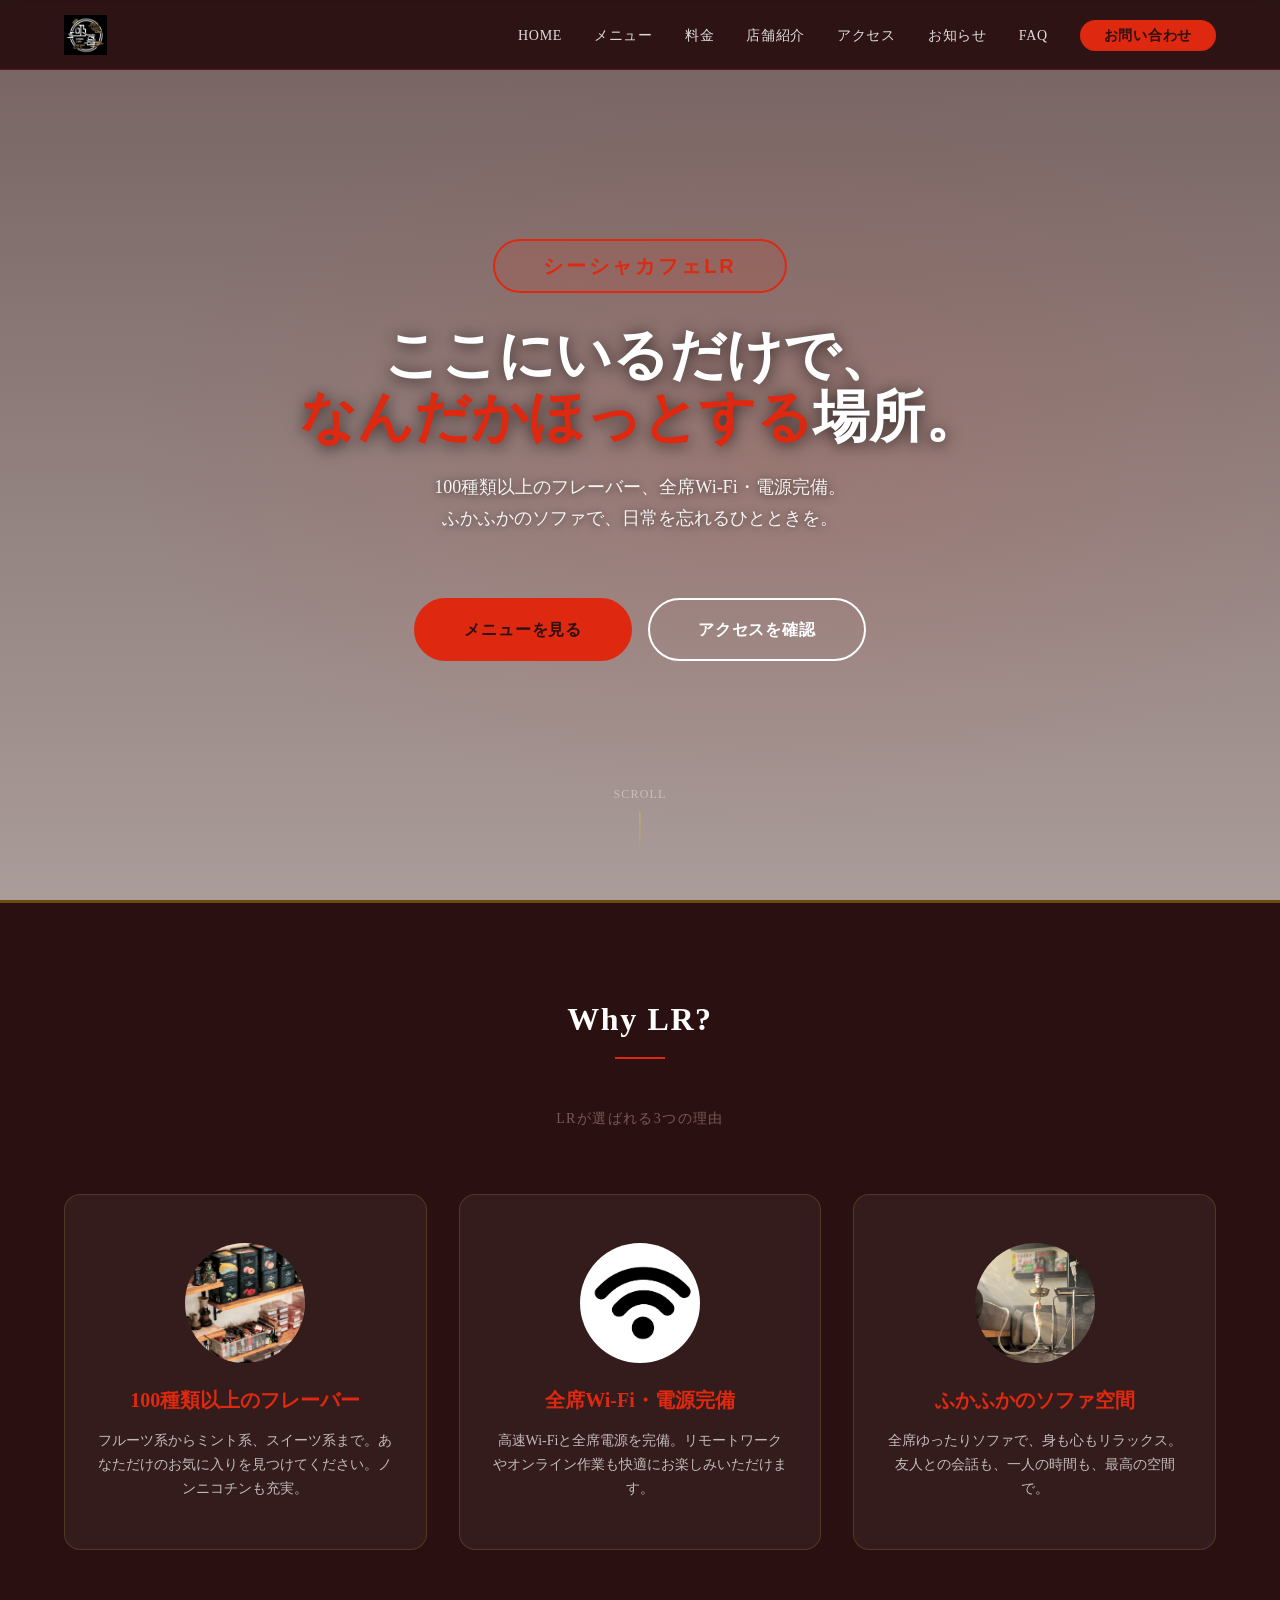
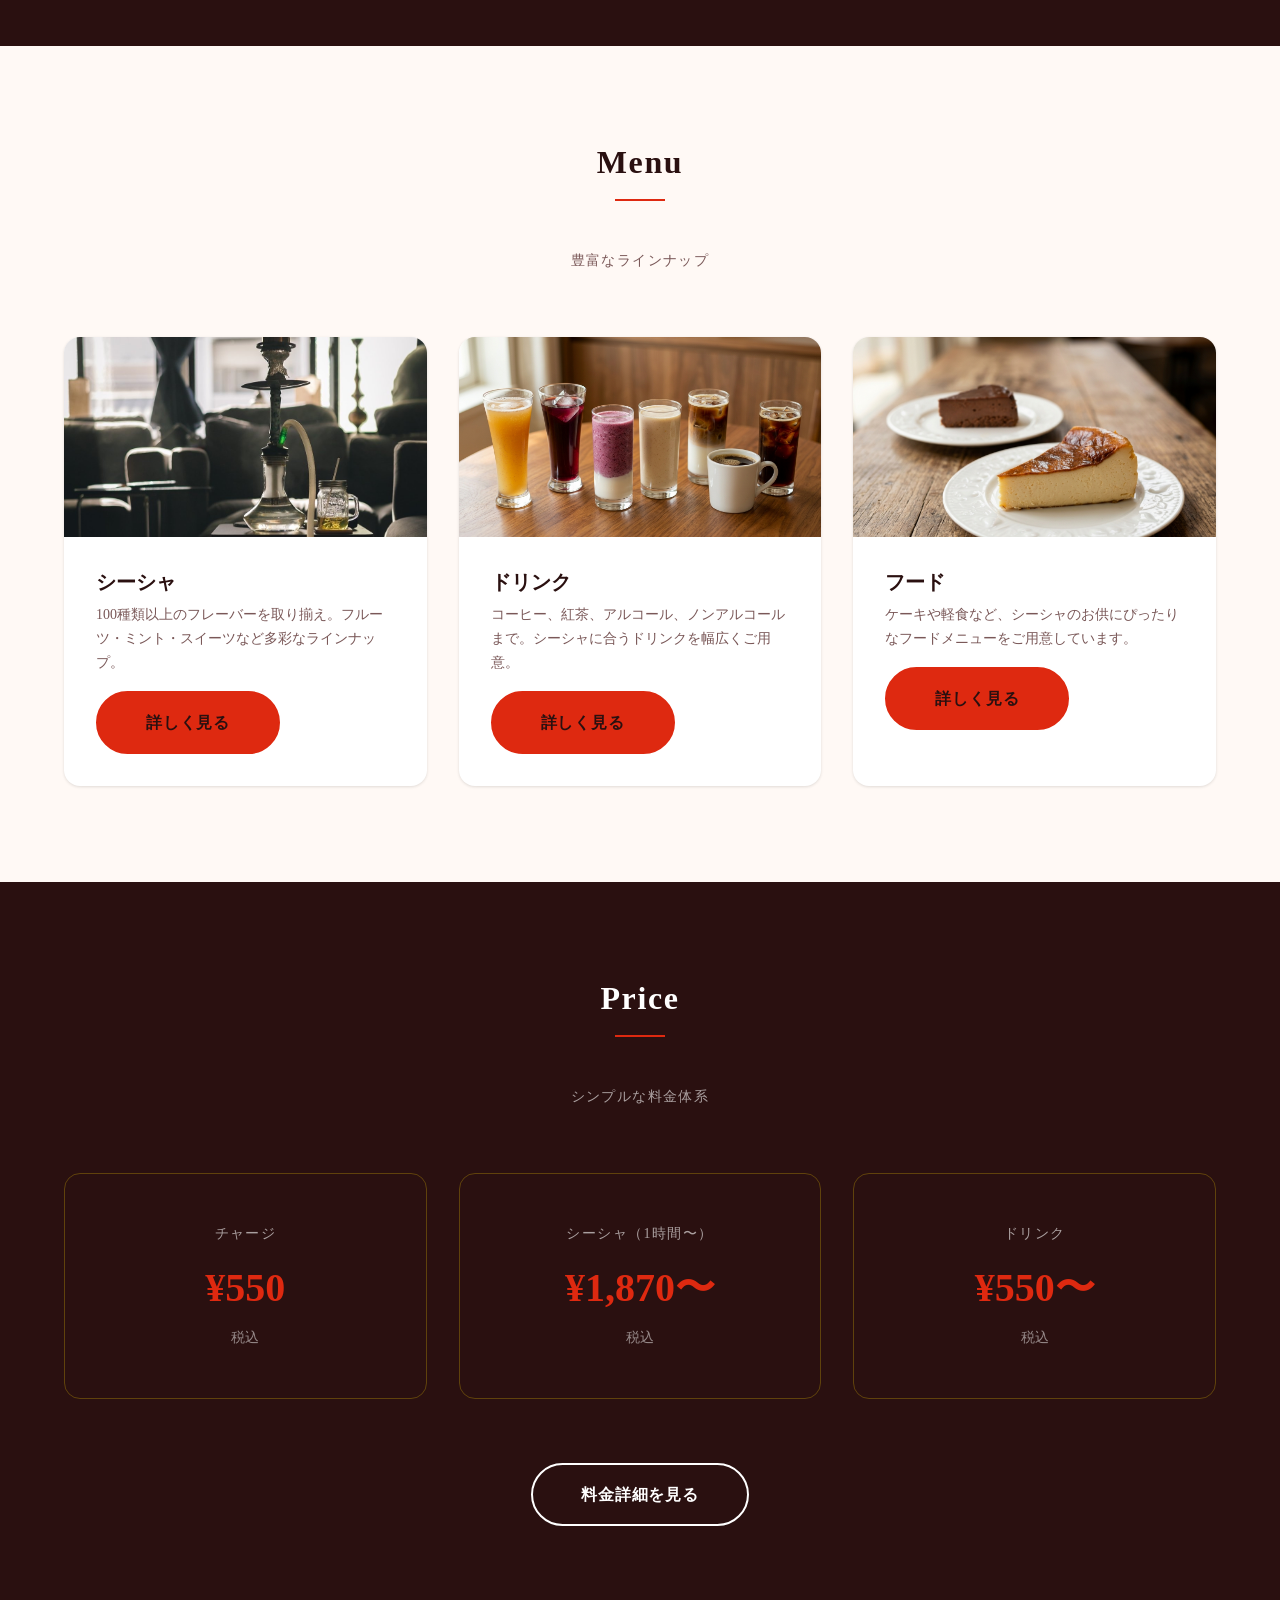
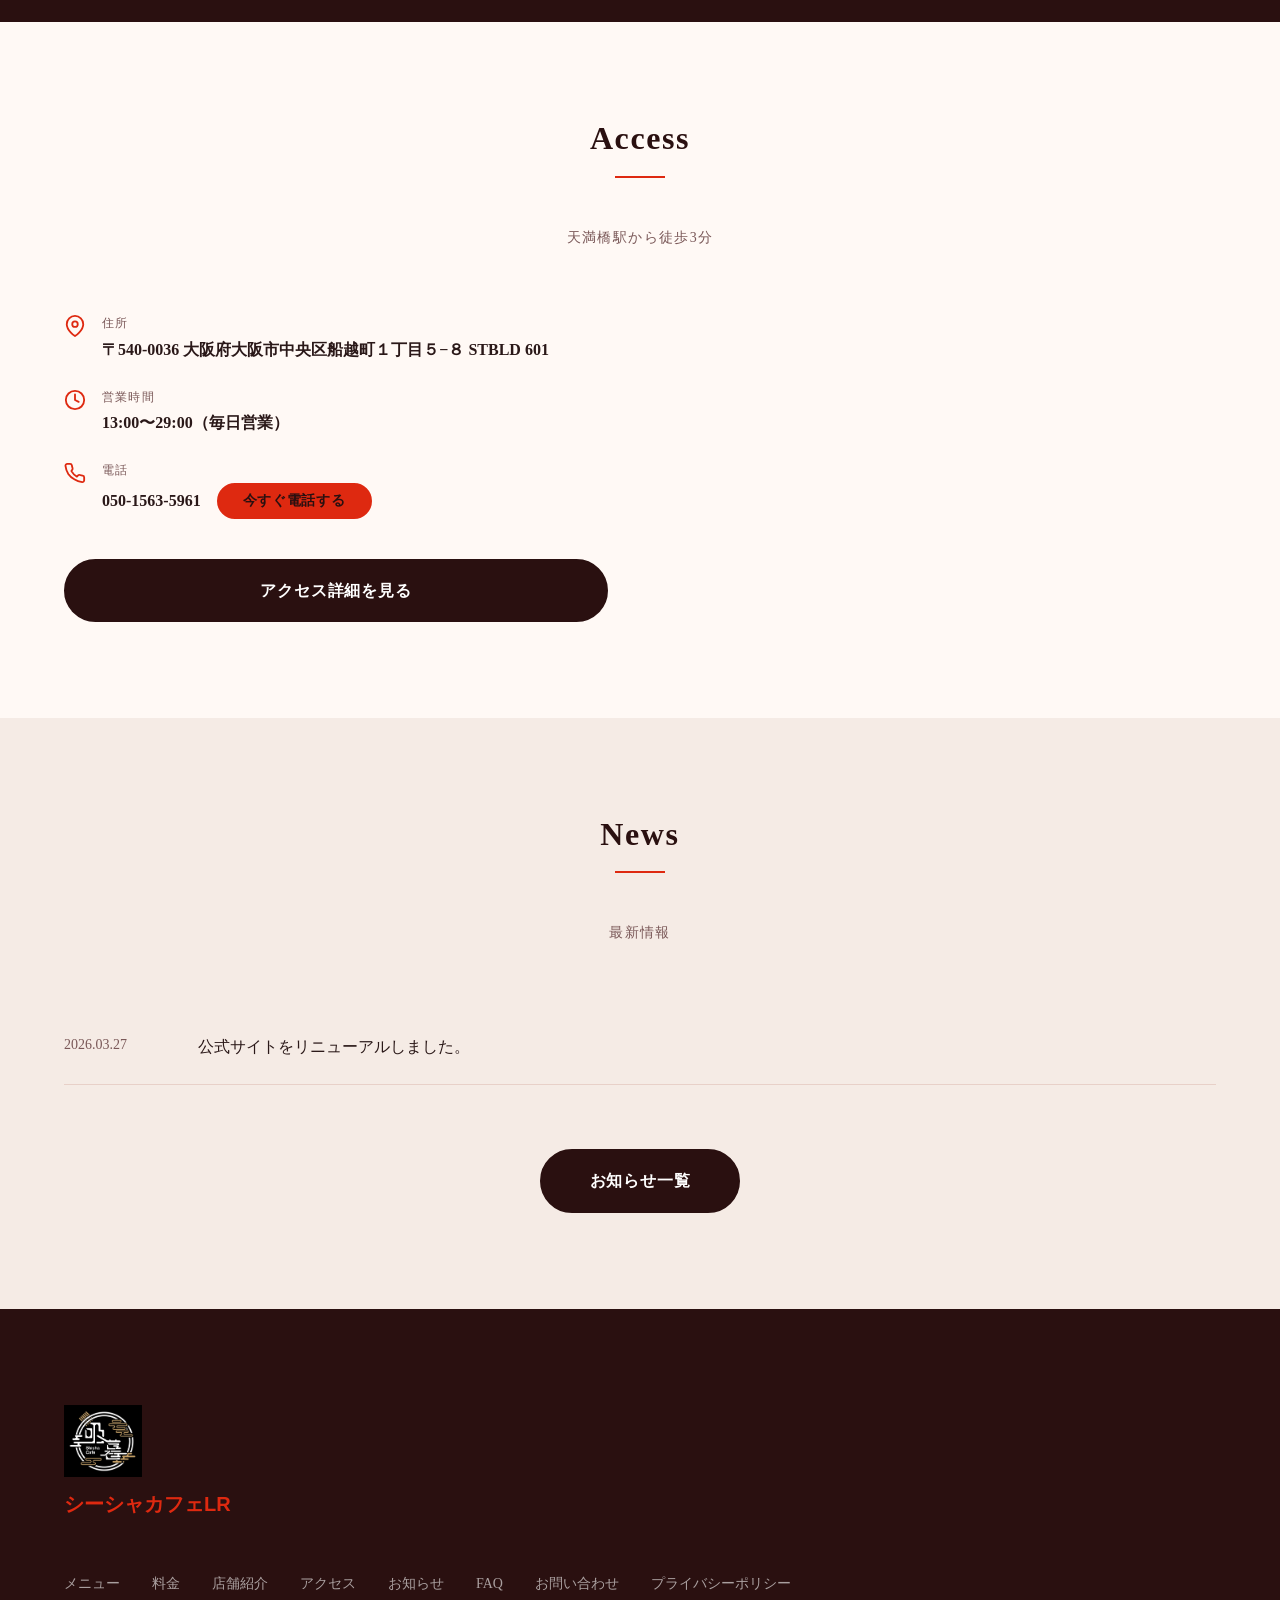
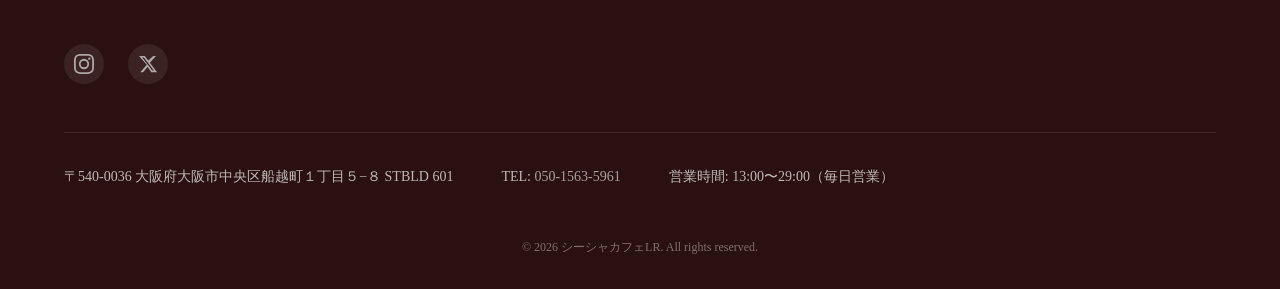
==== index.html @ 8fffed92 "feat: lr 店舗HP初期作成 Co-Authored-By: Claude Opus 4.6 <noreply@anthropic.com>" ====
<!DOCTYPE html>
<html lang="ja">
<head>
  <meta charset="UTF-8">
  <base href="/">

  <meta name="viewport" content="width=device-width, initial-scale=1.0">
  <title>Shisha Cafe LR（LR）- 大阪天満橋のシーシャカフェ</title>
  <meta name="description" content="大阪・天満橋駅徒歩3分のシーシャカフェ。100種類以上のフレーバー、全席Wi-Fi・電源完備。リモートワークにも最適な至極のくつろぎ空間。営業時間13:00〜29:00。">
  <meta name="keywords" content="シーシャ,大阪,天満橋,シーシャカフェ,水タバコ,スーク,Souq">
  <link rel="canonical" href="https://lr.example.com/">
  <!-- OGP -->
  <meta property="og:title" content="Shisha Cafe LR（LR）- 大阪天満橋のシーシャカフェ">
  <meta property="og:description" content="大阪・天満橋駅徒歩3分。100種類以上のフレーバー、全席Wi-Fi完備のシーシャカフェ。">
  <meta property="og:type" content="website">
  <meta property="og:url" content="https://lr.example.com/">
  <meta property="og:image" content="https://lr.example.com/images/og-image.jpg">
  <meta property="og:site_name" content="シーシャカフェLR">
  <meta property="og:locale" content="ja_JP">
  <meta name="twitter:card" content="summary_large_image">
  <meta name="twitter:image" content="https://lr.example.com/images/og-image.jpg">
  <!-- 構造化データ -->
  <script type="application/ld+json">
  {
    "@context": "https://schema.org",
    "@type": "CafeOrCoffeeShop",
    "name": "Shisha Cafe LR",
    "alternateName": "シーシャカフェLR",
    "url": "https://lr.example.com",
    "telephone": "050-1563-5961",
    "address": {
      "@type": "PostalAddress",
      "postalCode": "540-0036",
      "streetAddress": "船越町１丁目５−８ STBLD 601",
      "addressLocality": "大阪市中央区",
      "addressRegion": "大阪府",
      "addressCountry": "JP"
    },
    "geo": {
      "@type": "GeoCoordinates",
      "latitude": "34.6877967",
      "longitude": "135.5146708"
    },
    "openingHoursSpecification": [
      {
        "@type": "OpeningHoursSpecification",
        "dayOfWeek": ["Monday","Tuesday","Wednesday","Thursday","Friday","Saturday","Sunday"],
        "opens": "13:00",
        "closes": "24:00"
      },
      {
        "@type": "OpeningHoursSpecification",
        "dayOfWeek": ["Tuesday","Wednesday","Thursday","Friday","Saturday","Sunday","Monday"],
        "opens": "00:00",
        "closes": "05:00"
      }
    ],
    "servesCuisine": "シーシャ（水タバコ）",
    "priceRange": "¥1,870〜¥3,520",
    "description": "大阪・天満橋のシーシャカフェ。100種類以上のフレーバー、全席Wi-Fi・電源完備。"
  }
  </script>
  <link rel="stylesheet" href="css/reset.css">
  <link rel="stylesheet" href="css/variables.css">
  <link rel="stylesheet" href="css/base.css">
  <link rel="stylesheet" href="css/layout.css">
  <link rel="stylesheet" href="css/components.css">
  <link rel="stylesheet" href="css/pages/home.css">
</head>
<body>

<header class="site-header">
  <div class="header-inner">
    <a href="./" class="site-logo"><img src="images/logo.png" alt="シーシャカフェLR" class="header-logo-img"></a>
    <nav class="global-nav" id="globalNav" aria-label="グローバルナビゲーション">
      <button class="nav-close" aria-label="メニューを閉じる"></button>
      <ul>
        <li><a href="./" aria-current="page">HOME</a></li>
        <li><a href="menu/">メニュー</a></li>
        <li><a href="price/">料金</a></li>
        <li><a href="about/">店舗紹介</a></li>
        <li><a href="access/">アクセス</a></li>
        <li><a href="news/">お知らせ</a></li>
        <li><a href="faq/">FAQ</a></li>
        <li><a href="contact/" class="btn-reserve">お問い合わせ</a></li>
      </ul>
    </nav>
    <button class="hamburger" id="hamburger" aria-label="メニューを開く" aria-expanded="false">
      <span></span><span></span><span></span>
    </button>
  </div>
</header>

<main>
  <!-- ヒーロー -->
  <section class="hero">
    <div class="container">
      <div class="hero-content">
        <span class="hero-eyebrow">シーシャカフェLR</span>
        <h1>ここにいるだけで、<br><span>なんだかほっとする</span>場所。</h1>
        <p class="hero-sub">100種類以上のフレーバー、全席Wi-Fi・電源完備。<br>ふかふかのソファで、日常を忘れるひとときを。</p>
        <div class="hero-cta">
          <a href="menu/" class="btn btn-primary">メニューを見る</a>
          <a href="access/" class="btn btn-outline">アクセスを確認</a>
        </div>
      </div>
    </div>
    <div class="hero-scroll" aria-hidden="true">SCROLL</div>
  </section>

  <!-- 特徴 -->
  <section class="features-section">
    <div class="container">
      <h2 class="section-title">Why LR?</h2>
      <span class="gold-line"></span>
      <p class="section-subtitle">LRが選ばれる3つの理由</p>
      <div class="grid-3">
        <div class="feature-card fade-in">
          <div class="feature-icon"><img src="images/gallery-flavor-shelf.jpg" alt="フレーバー" class="feature-icon-img"></div>
          <h3 class="feature-title">100種類以上のフレーバー</h3>
          <p class="feature-text">フルーツ系からミント系、スイーツ系まで。あなただけのお気に入りを見つけてください。ノンニコチンも充実。</p>
        </div>
        <div class="feature-card fade-in">
          <div class="feature-icon"><img src="images/wifi.jpg" alt="Wi-Fi" class="feature-icon-img"></div>
          <h3 class="feature-title">全席Wi-Fi・電源完備</h3>
          <p class="feature-text">高速Wi-Fiと全席電源を完備。リモートワークやオンライン作業も快適にお楽しみいただけます。</p>
        </div>
        <div class="feature-card fade-in">
          <div class="feature-icon"><img src="images/gallery-private-room.jpg" alt="ソファ" class="feature-icon-img"></div>
          <h3 class="feature-title">ふかふかのソファ空間</h3>
          <p class="feature-text">全席ゆったりソファで、身も心もリラックス。友人との会話も、一人の時間も、最高の空間で。</p>
        </div>
      </div>
    </div>
  </section>

  <!-- メニュー概要 -->
  <section class="section menu-preview">
    <div class="container">
      <h2 class="section-title">Menu</h2>
      <span class="gold-line"></span>
      <p class="section-subtitle">豊富なラインナップ</p>
      <div class="grid-3">
        <div class="card fade-in">
          <img src="images/gallery-shisha-set.jpg" alt="シーシャ" class="card-img-top">
          <div class="card-body">
            <h3 class="card-title">シーシャ</h3>
            <p class="card-text">100種類以上のフレーバーを取り揃え。フルーツ・ミント・スイーツなど多彩なラインナップ。</p>
            <a href="menu/" class="btn btn-primary">詳しく見る</a>
          </div>
        </div>
        <div class="card fade-in">
          <img src="images/menu-drink.jpg" alt="ドリンク" class="card-img-top">
          <div class="card-body">
            <h3 class="card-title">ドリンク</h3>
            <p class="card-text">コーヒー、紅茶、アルコール、ノンアルコールまで。シーシャに合うドリンクを幅広くご用意。</p>
            <a href="menu/" class="btn btn-primary">詳しく見る</a>
          </div>
        </div>
        <div class="card fade-in">
          <img src="images/menu-food.jpg" alt="フード" class="card-img-top">
          <div class="card-body">
            <h3 class="card-title">フード</h3>
            <p class="card-text">ケーキや軽食など、シーシャのお供にぴったりなフードメニューをご用意しています。</p>
            <a href="menu/" class="btn btn-primary">詳しく見る</a>
          </div>
        </div>
      </div>
    </div>
  </section>

  <!-- 料金概要 -->
  <section class="section price-overview section-alt">
    <div class="container">
      <h2 class="section-title">Price</h2>
      <span class="gold-line"></span>
      <p class="section-subtitle">シンプルな料金体系</p>
      <div class="price-overview-grid fade-in">
        <div class="price-item">
          <div class="price-item-label">チャージ</div>
          <div class="price-item-amount">¥550</div>
          <div class="price-item-unit">税込</div>
        </div>
        <div class="price-item">
          <div class="price-item-label">シーシャ（1時間〜）</div>
          <div class="price-item-amount">¥1,870〜</div>
          <div class="price-item-unit">税込</div>
        </div>
        <div class="price-item">
          <div class="price-item-label">ドリンク</div>
          <div class="price-item-amount">¥550〜</div>
          <div class="price-item-unit">税込</div>
        </div>
      </div>
      <div class="text-center">
        <a href="price/" class="btn btn-outline">料金詳細を見る</a>
      </div>
    </div>
  </section>

  <!-- アクセス概要 -->
  <section class="section">
    <div class="container">
      <h2 class="section-title">Access</h2>
      <span class="gold-line"></span>
      <p class="section-subtitle">天満橋駅から徒歩3分</p>
      <div class="access-overview-inner fade-in">
        <div class="access-info-list">
          <div class="access-info-item">
            <span class="access-info-icon" aria-hidden="true"><svg xmlns="http://www.w3.org/2000/svg" width="22" height="22" viewBox="0 0 24 24" fill="none" stroke="currentColor" stroke-width="2" stroke-linecap="round" stroke-linejoin="round"><path d="M21 10c0 7-9 13-9 13s-9-6-9-13a9 9 0 0 1 18 0z"/><circle cx="12" cy="10" r="3"/></svg></span>
            <div>
              <div class="access-info-label">住所</div>
              <div class="access-info-value">〒540-0036 大阪府大阪市中央区船越町１丁目５−８ STBLD 601</div>
            </div>
          </div>
          <div class="access-info-item">
            <span class="access-info-icon" aria-hidden="true"><svg xmlns="http://www.w3.org/2000/svg" width="22" height="22" viewBox="0 0 24 24" fill="none" stroke="currentColor" stroke-width="2" stroke-linecap="round" stroke-linejoin="round"><circle cx="12" cy="12" r="10"/><polyline points="12 6 12 12 16 14"/></svg></span>
            <div>
              <div class="access-info-label">営業時間</div>
              <div class="access-info-value">13:00〜29:00（毎日営業）</div>
            </div>
          </div>
          <div class="access-info-item">
            <span class="access-info-icon" aria-hidden="true"><svg xmlns="http://www.w3.org/2000/svg" width="22" height="22" viewBox="0 0 24 24" fill="none" stroke="currentColor" stroke-width="2" stroke-linecap="round" stroke-linejoin="round"><path d="M22 16.92v3a2 2 0 0 1-2.18 2 19.79 19.79 0 0 1-8.63-3.07A19.5 19.5 0 0 1 4.69 13a19.79 19.79 0 0 1-3.07-8.67A2 2 0 0 1 3.6 2h3a2 2 0 0 1 2 1.72 12.84 12.84 0 0 0 .7 2.81 2 2 0 0 1-.45 2.11L8.09 9.91a16 16 0 0 0 6 6l1.27-1.27a2 2 0 0 1 2.11-.45 12.84 12.84 0 0 0 2.81.7A2 2 0 0 1 22 16.92z"/></svg></span>
            <div>
              <div class="access-info-label">電話</div>
              <div class="access-info-value access-phone-actions">
                <a href="tel:05015635961">050-1563-5961</a>
                <a href="tel:05015635961" class="btn btn-primary btn-sm">今すぐ電話する</a>
              </div>
            </div>
          </div>
          <a href="access/" class="btn btn-dark" style="margin-top:var(--space-md);">アクセス詳細を見る</a>
        </div>
        <iframe src="https://www.google.com/maps/embed?pb=!1m18!1m12!1m3!1d3280.6!2d135.5146708!3d34.6877967!2m3!1f0!2f0!3f0!3m2!1i1024!2i768!4f13.1!3m3!1m2!1s0x6000e73224f2a567%3A0xe76bcfad99c19d66!2z44K344O844K344AB5ZCJ5ZSu!5e0!3m2!1sja!2sjp!4v1743040000000!5m2!1sja!2sjp" width="100%" style="aspect-ratio:16/9;border:0;border-radius:var(--radius-lg);" allowfullscreen="" loading="lazy" referrerpolicy="no-referrer-when-downgrade" title="シーシャカフェLR の地図"></iframe>
      </div>
    </div>
  </section>

  <!-- お知らせ -->
  <section class="section section-bg-2">
    <div class="container">
      <h2 class="section-title">News</h2>
      <span class="gold-line"></span>
      <p class="section-subtitle">最新情報</p>
      <div class="news-list fade-in">
        <div class="news-item">
          <time class="news-date" datetime="2026-03-27">2026.03.27</time>
          <a class="news-title" href="news/">公式サイトをリニューアルしました。</a>
        </div>
      </div>
      <div class="text-center">
        <a href="news/" class="btn btn-dark">お知らせ一覧</a>
      </div>
    </div>
  </section>
</main>

<footer class="site-footer">
  <div class="footer-inner">
    <div class="footer-logo"><img src="images/logo.png" alt="シーシャカフェLR" class="footer-logo-img"><span>シーシャカフェLR</span></div>
    <nav class="footer-nav" aria-label="フッターナビゲーション">
      <ul>
        <li><a href="menu/">メニュー</a></li>
        <li><a href="price/">料金</a></li>
        <li><a href="about/">店舗紹介</a></li>
        <li><a href="access/">アクセス</a></li>
        <li><a href="news/">お知らせ</a></li>
        <li><a href="faq/">FAQ</a></li>
        <li><a href="contact/">お問い合わせ</a></li>
        <li><a href="privacy/">プライバシーポリシー</a></li>
      </ul>
    </nav>
    <div class="footer-sns">
      <a href="https://www.instagram.com/lr/" target="_blank" rel="noopener noreferrer" aria-label="Instagram">
        <svg xmlns="http://www.w3.org/2000/svg" width="20" height="20" viewBox="0 0 24 24" fill="currentColor"><path d="M12 2.163c3.204 0 3.584.012 4.85.07 3.252.148 4.771 1.691 4.919 4.919.058 1.265.069 1.645.069 4.849 0 3.205-.012 3.584-.069 4.849-.149 3.225-1.664 4.771-4.919 4.919-1.266.058-1.644.07-4.85.07-3.204 0-3.584-.012-4.849-.07-3.26-.149-4.771-1.699-4.919-4.92-.058-1.265-.07-1.644-.07-4.849 0-3.204.013-3.583.07-4.849.149-3.227 1.664-4.771 4.919-4.919 1.266-.057 1.645-.069 4.849-.069zM12 0C8.741 0 8.333.014 7.053.072 2.695.272.273 2.69.073 7.052.014 8.333 0 8.741 0 12c0 3.259.014 3.668.072 4.948.2 4.358 2.618 6.78 6.98 6.98C8.333 23.986 8.741 24 12 24c3.259 0 3.668-.014 4.948-.072 4.354-.2 6.782-2.618 6.979-6.98.059-1.28.073-1.689.073-4.948 0-3.259-.014-3.667-.072-4.947-.196-4.354-2.617-6.78-6.979-6.98C15.668.014 15.259 0 12 0zm0 5.838a6.162 6.162 0 100 12.324 6.162 6.162 0 000-12.324zM12 16a4 4 0 110-8 4 4 0 010 8zm6.406-11.845a1.44 1.44 0 100 2.881 1.44 1.44 0 000-2.881z"/></svg>
      </a>
      <a href="https://x.com/lr" target="_blank" rel="noopener noreferrer" aria-label="X（旧Twitter）">
        <svg xmlns="http://www.w3.org/2000/svg" width="20" height="20" viewBox="0 0 24 24" fill="currentColor"><path d="M18.244 2.25h3.308l-7.227 8.26 8.502 11.24H16.17l-4.714-6.231-5.401 6.231H2.746l7.73-8.835L1.254 2.25H8.08l4.253 5.622zm-1.161 17.52h1.833L7.084 4.126H5.117z"/></svg>
      </a>
    </div>
    <div class="footer-info">
      <p>〒540-0036 大阪府大阪市中央区船越町１丁目５−８ STBLD 601</p>
      <p>TEL: <a href="tel:05015635961">050-1563-5961</a></p>
      <p>営業時間: 13:00〜29:00（毎日営業）</p>
    </div>
    <p class="copyright">&copy; 2026 シーシャカフェLR. All rights reserved.</p>
  </div>
</footer>

<script src="js/main.js"></script>
</body>
</html>
---- css/variables.css ----
:root {
  --color-primary: #DE2910;
  --color-primary-dark: #B51F0A;
  --color-dark: #2A1010;
  --color-dark-2: #4A2020;
  --color-bg: #FFF9F5;
  --color-bg-2: #F5EBE5;
  --color-white: #FFFFFF;
  --color-text: #2A1818;
  --color-text-light: #7A5858;
  --color-border: #E8D0C8;

  --font-en: 'Georgia', 'Times New Roman', serif;
  --font-ja: 'Hiragino Mincho ProN', 'Yu Mincho', serif;
  --font-size-xs: 0.75rem;
  --font-size-sm: 0.875rem;
  --font-size-base: 1rem;
  --font-size-lg: 1.125rem;
  --font-size-xl: 1.25rem;
  --font-size-2xl: 1.5rem;
  --font-size-3xl: 2rem;
  --font-size-4xl: 2.5rem;
  --font-size-5xl: 3.5rem;
  --line-height-base: 1.7;
  --line-height-tight: 1.3;

  --space-xs: 0.25rem;
  --space-sm: 0.5rem;
  --space-md: 1rem;
  --space-lg: 1.5rem;
  --space-xl: 2rem;
  --space-2xl: 3rem;
  --space-3xl: 4rem;
  --space-4xl: 6rem;

  --container-width: 1200px;
  --container-padding: 1.5rem;

  --radius-sm: 4px;
  --radius-md: 8px;
  --radius-lg: 16px;
  --radius-full: 9999px;

  --shadow-sm: 0 1px 3px rgba(0,0,0,0.12);
  --shadow-md: 0 4px 12px rgba(0,0,0,0.15);
  --shadow-lg: 0 8px 30px rgba(0,0,0,0.2);

  --transition-fast: 0.2s ease;
  --transition-base: 0.3s ease;
  --transition-slow: 0.5s ease;

  --header-height: 70px;
}
---- css/base.css ----
body {
  font-family: var(--font-ja);
  font-size: var(--font-size-base);
  line-height: var(--line-height-base);
  color: var(--color-text);
  background-color: var(--color-bg);
}

h1, h2, h3, h4, h5, h6 {
  font-family: var(--font-en);
  line-height: var(--line-height-tight);
  color: var(--color-dark);
}

p { margin-bottom: var(--space-md); }
p:last-child { margin-bottom: 0; }

a { transition: color var(--transition-fast); }
a:hover { color: var(--color-primary); }

img { height: auto; }

/* no-scroll utility */
body.no-scroll { overflow: hidden; }

/* Focus visible */
:focus-visible {
  outline: 2px solid var(--color-primary);
  outline-offset: 3px;
  border-radius: var(--radius-sm);
}

.sr-only {
  position: absolute; width: 1px; height: 1px;
  padding: 0; margin: -1px; overflow: hidden;
  clip: rect(0,0,0,0); white-space: nowrap; border: 0;
}

.section {
  padding: var(--space-4xl) 0;
}

.section-alt {
  background-color: var(--color-dark);
  color: var(--color-white);
}

.section-alt h2, .section-alt h3 { color: var(--color-white); }

.section-title {
  font-size: var(--font-size-3xl);
  text-align: center;
  margin-bottom: var(--space-sm);
  letter-spacing: 0.05em;
}

.section-subtitle {
  font-family: var(--font-ja);
  font-size: var(--font-size-sm);
  color: var(--color-text-light);
  text-align: center;
  margin-bottom: var(--space-3xl);
  letter-spacing: 0.1em;
}

.section-alt .section-subtitle { color: rgba(255,255,255,0.6); }

.gold-line {
  display: block;
  width: 50px;
  height: 2px;
  background: var(--color-primary);
  margin: var(--space-md) auto var(--space-2xl);
}

.page-hero {
  background-color: var(--color-dark);
  color: var(--color-white);
  padding: calc(var(--header-height) + var(--space-3xl)) 0 var(--space-3xl);
  text-align: center;
}

.page-hero h1 {
  color: var(--color-white);
  font-size: var(--font-size-4xl);
  margin-bottom: var(--space-md);
}

.page-hero p {
  color: rgba(255,255,255,0.7);
  font-size: var(--font-size-lg);
}

.breadcrumb {
  font-size: var(--font-size-sm);
  color: rgba(255,255,255,0.6);
  margin-top: var(--space-lg);
}

.breadcrumb ol {
  display: flex;
  flex-wrap: wrap;
  gap: 0;
  align-items: center;
  justify-content: center;
  list-style: none;
  margin: 0;
  padding: 0;
}

.breadcrumb li + li::before {
  content: "/";
  margin: 0 var(--space-sm);
  color: rgba(255,255,255,0.6);
}

.breadcrumb a { color: rgba(255,255,255,0.6); }
.breadcrumb a:hover { color: var(--color-primary); }
.breadcrumb li:last-child span { color: var(--color-primary); }

.text-center { text-align: center; }

.section-bg-2 { background: var(--color-bg-2); }

/* ========== FADE-IN ANIMATION ========== */
.fade-in {
  opacity: 0;
  transform: translateY(20px);
  transition: opacity 0.6s ease, transform 0.6s ease;
}

.fade-in.visible {
  opacity: 1;
  transform: none;
}

/* ========== UTILITY ========== */
.container-narrow { max-width: 800px; }

.icon-inline {
  display: inline;
  vertical-align: middle;
  margin-right: 6px;
}

.mt-xl { margin-top: var(--space-xl); }
.mt-3xl { margin-top: var(--space-3xl); }
---- css/layout.css ----
.container {
  max-width: var(--container-width);
  margin: 0 auto;
  padding: 0 var(--container-padding);
}

/* ========== HEADER ========== */
.site-header {
  position: fixed;
  top: 0; left: 0; right: 0;
  height: var(--header-height);
  background-color: rgba(42, 16, 16, 0.96);
  backdrop-filter: blur(8px);
  z-index: 1000;
  border-bottom: 1px solid rgba(222, 41, 16, 0.25);
  transition: box-shadow var(--transition-base);
}

.site-header.scrolled {
  box-shadow: 0 4px 20px rgba(0,0,0,0.3);
}

.header-inner {
  display: flex;
  align-items: center;
  justify-content: space-between;
  height: 100%;
  max-width: var(--container-width);
  margin: 0 auto;
  padding: 0 var(--container-padding);
}

.site-logo {
  font-family: var(--font-en);
  font-size: var(--font-size-xl);
  color: var(--color-primary);
  letter-spacing: 0.05em;
  font-weight: bold;
}

.header-logo-img {
  height: 40px;
  width: auto;
  vertical-align: middle;
}

.global-nav ul {
  display: flex;
  gap: var(--space-xl);
  align-items: center;
}

.global-nav a {
  font-size: var(--font-size-sm);
  color: rgba(255,255,255,0.85);
  letter-spacing: 0.05em;
  transition: color var(--transition-fast);
  position: relative;
}

.global-nav a::after {
  content: '';
  position: absolute;
  bottom: -4px; left: 0; right: 0;
  height: 1px;
  background: var(--color-primary);
  transform: scaleX(0);
  transition: transform var(--transition-fast);
}

.global-nav a:hover { color: var(--color-primary); }
.global-nav a:hover::after { transform: scaleX(1); }

.global-nav .btn-reserve {
  background: var(--color-primary);
  color: var(--color-dark);
  padding: var(--space-sm) var(--space-lg);
  border-radius: var(--radius-full);
  font-weight: bold;
  font-size: var(--font-size-sm);
}

.global-nav .btn-reserve::after { display: none; }
.global-nav .btn-reserve:hover {
  background: var(--color-primary-dark);
  color: var(--color-dark);
}

/* Hamburger */
.hamburger {
  display: none;
  flex-direction: column;
  gap: 5px;
  padding: var(--space-sm);
  position: relative;
  z-index: 1002;
}

.hamburger span {
  display: block;
  width: 24px;
  height: 2px;
  background: var(--color-white);
  transition: transform var(--transition-base), opacity var(--transition-base);
}

.hamburger.active span:nth-child(1) { transform: translateY(7px) rotate(45deg); }
.hamburger.active span:nth-child(2) { opacity: 0; }
.hamburger.active span:nth-child(3) { transform: translateY(-7px) rotate(-45deg); }

.nav-close { display: none; }

/* ========== FOOTER ========== */
.site-footer {
  background-color: var(--color-dark);
  color: rgba(255,255,255,0.7);
  padding: var(--space-4xl) 0 var(--space-xl);
}

.footer-inner {
  max-width: var(--container-width);
  margin: 0 auto;
  padding: 0 var(--container-padding);
}

.footer-logo {
  font-family: 'Hiragino Kaku Gothic ProN', 'Noto Sans JP', 'Meiryo', sans-serif;
  font-size: var(--font-size-xl);
  color: var(--color-primary);
  margin-bottom: var(--space-2xl);
  font-weight: bold;
}

.footer-logo img {
  height: 72px;
  width: auto;
  display: block;
  margin-bottom: 10px;
}

.footer-logo-img {
  height: 44px;
  width: auto;
  display: block;
  margin-bottom: 8px;
}

.footer-nav ul {
  display: flex;
  flex-wrap: wrap;
  gap: var(--space-md) var(--space-xl);
  margin-bottom: var(--space-2xl);
}

.footer-nav a {
  font-size: var(--font-size-sm);
  color: rgba(255,255,255,0.6);
  transition: color var(--transition-fast);
}

.footer-nav a:hover { color: var(--color-primary); }

.footer-info {
  border-top: 1px solid rgba(255,255,255,0.1);
  padding-top: var(--space-xl);
  margin-bottom: var(--space-xl);
  display: flex;
  flex-wrap: wrap;
  gap: var(--space-md) var(--space-2xl);
  font-size: var(--font-size-sm);
}

.footer-info a { color: rgba(255,255,255,0.6); }
.footer-info a:hover { color: var(--color-primary); }

.footer-sns {
  display: flex;
  gap: var(--space-lg);
  margin-bottom: var(--space-2xl);
}

.footer-sns a {
  display: flex;
  align-items: center;
  justify-content: center;
  width: 40px;
  height: 40px;
  border-radius: 50%;
  background: rgba(255,255,255,0.08);
  color: rgba(255,255,255,0.6);
  transition: background var(--transition-fast), color var(--transition-fast);
}

.footer-sns a:hover {
  background: var(--color-primary);
  color: var(--color-dark);
}

.copyright {
  font-size: var(--font-size-xs);
  color: rgba(255,255,255,0.4);
  text-align: center;
}

/* ========== GRID ========== */
.grid-2 { display: grid; grid-template-columns: repeat(2, 1fr); gap: var(--space-xl); }
.grid-3 { display: grid; grid-template-columns: repeat(3, 1fr); gap: var(--space-xl); }
.grid-4 { display: grid; grid-template-columns: repeat(4, 1fr); gap: var(--space-lg); }

.access-phone-actions {
  display: flex;
  align-items: center;
  gap: var(--space-md);
  flex-wrap: wrap;
}

/* ========== RESPONSIVE ========== */
@media (max-width: 1024px) {
  .grid-4 { grid-template-columns: repeat(2, 1fr); }
}

@media (max-width: 768px) {
  .hamburger {
    display: flex;
    position: fixed;
    top: calc((var(--header-height) - 44px) / 2);
    right: var(--container-padding);
    z-index: 1002;
    width: 44px;
    height: 44px;
    justify-content: center;
    align-items: center;
  }
  .hamburger.active span {
    background: var(--color-primary);
  }

  .hamburger.active {
    visibility: hidden;
    pointer-events: none;
  }

  .global-nav {
    position: fixed;
    top: 0; left: 0;
    width: 100%; height: 100dvh;
    background: var(--color-dark);
    display: flex;
    justify-content: center;
    align-items: center;
    flex-direction: column;
    opacity: 0;
    visibility: hidden;
    pointer-events: none;
    transition: opacity 0.3s ease, visibility 0.3s ease;
    z-index: 1001;
    overflow-y: auto;
  }

  .global-nav.open {
    opacity: 1;
    visibility: visible;
    pointer-events: auto;
  }

  .nav-close {
    position: absolute;
    top: var(--space-xl);
    right: var(--space-xl);
    width: 48px;
    height: 48px;
    display: flex;
    align-items: center;
    justify-content: center;
    background: rgba(255,255,255,0.1);
    border: none;
    border-radius: 50%;
    cursor: pointer;
    z-index: 1;
  }

  .nav-close::before,
  .nav-close::after {
    content: '';
    position: absolute;
    width: 24px;
    height: 2px;
    background: var(--color-primary);
  }

  .nav-close::before { transform: rotate(45deg); }
  .nav-close::after  { transform: rotate(-45deg); }

  .global-nav ul {
    flex-direction: column;
    align-items: center;
    gap: var(--space-lg);
  }

  .global-nav a {
    font-size: var(--font-size-2xl);
    padding: var(--space-lg);
  }

  .grid-2, .grid-3, .grid-4 { grid-template-columns: 1fr; }

  .section { padding: var(--space-3xl) 0; }

  .section-title { font-size: var(--font-size-2xl); }

  .page-hero h1 { font-size: var(--font-size-3xl); }
}
---- css/components.css ----
/* ========== BUTTONS ========== */
.btn {
  display: inline-flex;
  align-items: center;
  justify-content: center;
  gap: var(--space-sm);
  padding: var(--space-md) var(--space-2xl);
  border-radius: var(--radius-full);
  font-size: var(--font-size-base);
  font-weight: bold;
  letter-spacing: 0.05em;
  transition: all var(--transition-base);
  cursor: pointer;
  border: 2px solid transparent;
}

.btn-primary {
  background: var(--color-primary);
  color: var(--color-dark);
  border-color: var(--color-primary);
}
.btn-primary:hover {
  background: var(--color-primary-dark);
  border-color: var(--color-primary-dark);
  color: var(--color-dark);
  transform: translateY(-2px);
  box-shadow: var(--shadow-md);
}

.btn-outline {
  background: transparent;
  color: var(--color-white);
  border-color: var(--color-white);
}
.btn-outline:hover {
  background: var(--color-white);
  color: var(--color-dark);
  transform: translateY(-2px);
}

.btn-dark {
  background: var(--color-dark);
  color: var(--color-white);
  border-color: var(--color-dark);
}
.btn-dark:hover {
  background: var(--color-dark-2);
  transform: translateY(-2px);
}

.btn-sm {
  padding: var(--space-xs) var(--space-lg);
  font-size: var(--font-size-sm);
}

/* ========== CARDS ========== */
.card {
  background: var(--color-white);
  border-radius: var(--radius-lg);
  overflow: hidden;
  box-shadow: var(--shadow-sm);
  transition: transform var(--transition-base), box-shadow var(--transition-base);
}
.card:hover {
  transform: translateY(-4px);
  box-shadow: var(--shadow-lg);
}

.card-img {
  width: 100%;
  aspect-ratio: 16/9;
  object-fit: cover;
  background: var(--color-bg-2);
}

.card-img-top {
  width: 100%;
  height: 200px;
  object-fit: cover;
  border-radius: var(--radius-md) var(--radius-md) 0 0;
}

.card-img-placeholder {
  width: 100%;
  aspect-ratio: 16/9;
  background: linear-gradient(135deg, var(--color-dark) 0%, var(--color-dark-2) 100%);
  display: flex;
  align-items: center;
  justify-content: center;
  color: var(--color-primary);
  font-size: var(--font-size-3xl);
}

.card-body {
  padding: var(--space-xl);
}

.card-title {
  font-size: var(--font-size-xl);
  margin-bottom: var(--space-sm);
  color: var(--color-dark);
}

.card-text {
  font-size: var(--font-size-sm);
  color: var(--color-text-light);
  line-height: var(--line-height-base);
  margin-bottom: var(--space-md);
}

/* ========== BADGES ========== */
.badge {
  display: inline-block;
  padding: 2px var(--space-sm);
  border-radius: var(--radius-full);
  font-size: var(--font-size-xs);
  font-weight: bold;
  letter-spacing: 0.05em;
}

.badge-gold {
  background: rgba(201, 168, 76, 0.15);
  color: var(--color-primary);
  border: 1px solid rgba(201, 168, 76, 0.3);
}

.badge-dark {
  background: var(--color-dark);
  color: var(--color-white);
}

/* ========== FORM ========== */
.form-group {
  margin-bottom: var(--space-lg);
}

.form-label {
  display: block;
  font-size: var(--font-size-sm);
  font-weight: bold;
  color: var(--color-dark);
  margin-bottom: var(--space-sm);
}

.form-control {
  width: 100%;
  padding: var(--space-md);
  border: 1px solid var(--color-border);
  border-radius: var(--radius-md);
  font-size: var(--font-size-base);
  font-family: var(--font-ja);
  background: var(--color-white);
  transition: border-color var(--transition-fast), box-shadow var(--transition-fast);
}

.form-control:focus {
  outline: none;
  border-color: var(--color-primary);
  box-shadow: 0 0 0 3px rgba(201, 168, 76, 0.15);
}

textarea.form-control {
  min-height: 160px;
  resize: vertical;
}

/* ========== INFO LIST ========== */
.info-table {
  width: 100%;
  border-collapse: collapse;
}

.info-table th, .info-table td {
  padding: var(--space-md) var(--space-lg);
  border-bottom: 1px solid var(--color-border);
  text-align: left;
  vertical-align: top;
}

.info-table th {
  width: 180px;
  font-size: var(--font-size-sm);
  color: var(--color-text-light);
  background: var(--color-bg);
  font-weight: bold;
}

/* ========== FEATURE CARD ========== */
.feature-card {
  text-align: center;
  padding: var(--space-2xl) var(--space-xl);
  background: rgba(255,255,255,0.05);
  border: 1px solid rgba(201, 168, 76, 0.2);
  border-radius: var(--radius-lg);
}

.feature-icon {
  font-size: 2.5rem;
  margin-bottom: var(--space-lg);
}

.feature-title {
  font-size: var(--font-size-xl);
  color: var(--color-primary);
  margin-bottom: var(--space-md);
}

.feature-text {
  font-size: var(--font-size-sm);
  color: rgba(255,255,255,0.7);
  line-height: var(--line-height-base);
}

/* ========== PRICE TABLE ========== */
.price-table {
  width: 100%;
  border-collapse: collapse;
  border-radius: var(--radius-lg);
  overflow: hidden;
  box-shadow: var(--shadow-md);
}

.price-table th {
  background: var(--color-dark);
  color: var(--color-primary);
  padding: var(--space-md) var(--space-lg);
  font-family: var(--font-en);
  letter-spacing: 0.05em;
  font-size: var(--font-size-sm);
}

.price-table td {
  padding: var(--space-md) var(--space-lg);
  border-bottom: 1px solid var(--color-border);
  background: var(--color-white);
}

.price-table tr:last-child td { border-bottom: none; }

.price-table .price-amount {
  font-size: var(--font-size-xl);
  font-weight: bold;
  color: var(--color-primary);
}

/* ========== NOTICE ========== */
.notice {
  background: rgba(201, 168, 76, 0.08);
  border: 1px solid rgba(201, 168, 76, 0.2);
  border-left: 3px solid var(--color-primary);
  border-radius: var(--radius-md);
  padding: var(--space-lg);
  font-size: var(--font-size-sm);
  color: var(--color-text-light);
}
---- css/pages/home.css ----
/* ========== HERO ========== */
.hero {
  position: relative;
  min-height: 100vh;
  display: flex;
  align-items: center;
  background: linear-gradient(135deg, #0D1B2A 0%, #1A2E42 60%, #0D1B2A 100%);
  background-image: url('../images/hero-bg.jpg');
  background-size: cover;
  background-position: center;
  overflow: hidden;
}

.hero::before {
  content: '';
  position: absolute;
  inset: 0;
  z-index: 0;
  background: linear-gradient(to bottom, rgba(42,16,16,0.65) 0%, rgba(42,16,16,0.4) 100%);
}

.hero::after {
  content: '';
  position: absolute;
  inset: 0;
  z-index: 0;
  background: radial-gradient(ellipse at 60% 50%, rgba(222,41,16,0.1) 0%, transparent 60%);
  pointer-events: none;
}

.hero-content {
  position: relative;
  z-index: 1;
  max-width: 700px;
  margin: 0 auto;
  text-align: center;
}

.hero-eyebrow {
  display: inline-block;
  font-size: var(--font-size-xl);
  color: var(--color-primary);
  letter-spacing: 0.15em;
  margin-bottom: var(--space-xl);
  border: 2px solid var(--color-primary);
  padding: var(--space-sm) var(--space-2xl);
  border-radius: var(--radius-full);
  font-weight: bold;
  background: rgba(222,41,16,0.12);
  font-family: 'Hiragino Kaku Gothic ProN', 'Noto Sans JP', sans-serif;
}

.hero h1 {
  font-size: var(--font-size-5xl);
  color: var(--color-white);
  margin-bottom: var(--space-lg);
  line-height: 1.1;
  text-shadow: 0 2px 16px rgba(0,0,0,0.7);
}

.hero h1 span { color: var(--color-primary); }

.hero-sub {
  font-size: var(--font-size-lg);
  color: rgba(255,255,255,0.92);
  margin-bottom: var(--space-3xl);
  line-height: var(--line-height-base);
  text-shadow: 0 1px 8px rgba(0,0,0,0.6);
}

.hero-cta {
  display: flex;
  gap: var(--space-md);
  flex-wrap: wrap;
  justify-content: center;
}

.hero-scroll {
  position: absolute;
  bottom: var(--space-2xl);
  left: 50%;
  transform: translateX(-50%);
  display: flex;
  flex-direction: column;
  align-items: center;
  gap: var(--space-sm);
  color: rgba(255,255,255,0.4);
  font-size: var(--font-size-xs);
  letter-spacing: 0.1em;
  animation: bounce 2s ease infinite;
}

.hero-scroll::after {
  content: '';
  width: 1px;
  height: 40px;
  background: linear-gradient(to bottom, rgba(255,215,0,0.5), transparent);
}

@keyframes bounce {
  0%, 100% { transform: translateX(-50%) translateY(0); }
  50% { transform: translateX(-50%) translateY(8px); }
}

/* ========== FEATURES ========== */
.features-section {
  background: var(--color-dark);
  padding: var(--space-4xl) 0;
  border-top: 3px solid rgba(255,215,0,0.3);
}

.features-section .section-title { color: var(--color-white); }

.feature-icon-img {
  width: 120px;
  height: 120px;
  object-fit: cover;
  border-radius: 50%;
  display: block;
  margin: 0 auto;
}

/* ========== MENU PREVIEW ========== */
.menu-preview .card { background: var(--color-white); }

.menu-preview .card-img-placeholder {
  aspect-ratio: 4/3;
  font-size: 3rem;
}

/* ========== PRICE OVERVIEW ========== */
.price-overview {
  background: var(--color-dark);
  color: var(--color-white);
}

.price-overview-grid {
  display: grid;
  grid-template-columns: repeat(3, 1fr);
  gap: var(--space-xl);
  margin-bottom: var(--space-3xl);
}

.price-item {
  text-align: center;
  padding: var(--space-2xl) var(--space-lg);
  border: 1px solid rgba(255,215,0,0.25);
  border-radius: var(--radius-lg);
}

.price-item-label {
  font-size: var(--font-size-sm);
  color: rgba(255,255,255,0.6);
  margin-bottom: var(--space-sm);
  letter-spacing: 0.1em;
}

.price-item-amount {
  font-size: var(--font-size-4xl);
  font-family: var(--font-en);
  color: var(--color-primary);
  font-weight: bold;
}

.price-item-unit {
  font-size: var(--font-size-sm);
  color: rgba(255,255,255,0.5);
  margin-top: var(--space-xs);
}

/* ========== ACCESS OVERVIEW ========== */
.access-overview-inner {
  display: grid;
  grid-template-columns: 1fr 1fr;
  gap: var(--space-3xl);
  align-items: center;
}

.access-info-list {
  display: flex;
  flex-direction: column;
  gap: var(--space-lg);
}

.access-info-item {
  display: flex;
  gap: var(--space-md);
  align-items: flex-start;
}

.access-info-icon {
  color: var(--color-primary);
  font-size: var(--font-size-xl);
  flex-shrink: 0;
  margin-top: 2px;
}

.access-info-label {
  font-size: var(--font-size-xs);
  color: var(--color-text-light);
  letter-spacing: 0.1em;
  margin-bottom: 2px;
}

.access-info-value { font-weight: bold; }

/* ========== NEWS SECTION ========== */
.news-list {
  display: flex;
  flex-direction: column;
  gap: var(--space-md);
  margin-bottom: var(--space-3xl);
}

.news-item {
  display: flex;
  gap: var(--space-lg);
  align-items: flex-start;
  padding: var(--space-lg) 0;
  border-bottom: 1px solid var(--color-border);
}

.news-date {
  font-size: var(--font-size-sm);
  color: var(--color-text-light);
  white-space: nowrap;
  min-width: 110px;
}

.news-title {
  font-size: var(--font-size-base);
  color: var(--color-text);
  transition: color var(--transition-fast);
}

.news-title:hover { color: var(--color-primary); }

/* ========== RESPONSIVE ========== */
@media (max-width: 768px) {
  .hero h1 { font-size: var(--font-size-3xl); }
  .hero-cta { flex-direction: column; }
  .price-overview-grid { grid-template-columns: 1fr; }
  .access-overview-inner { grid-template-columns: 1fr; }
}
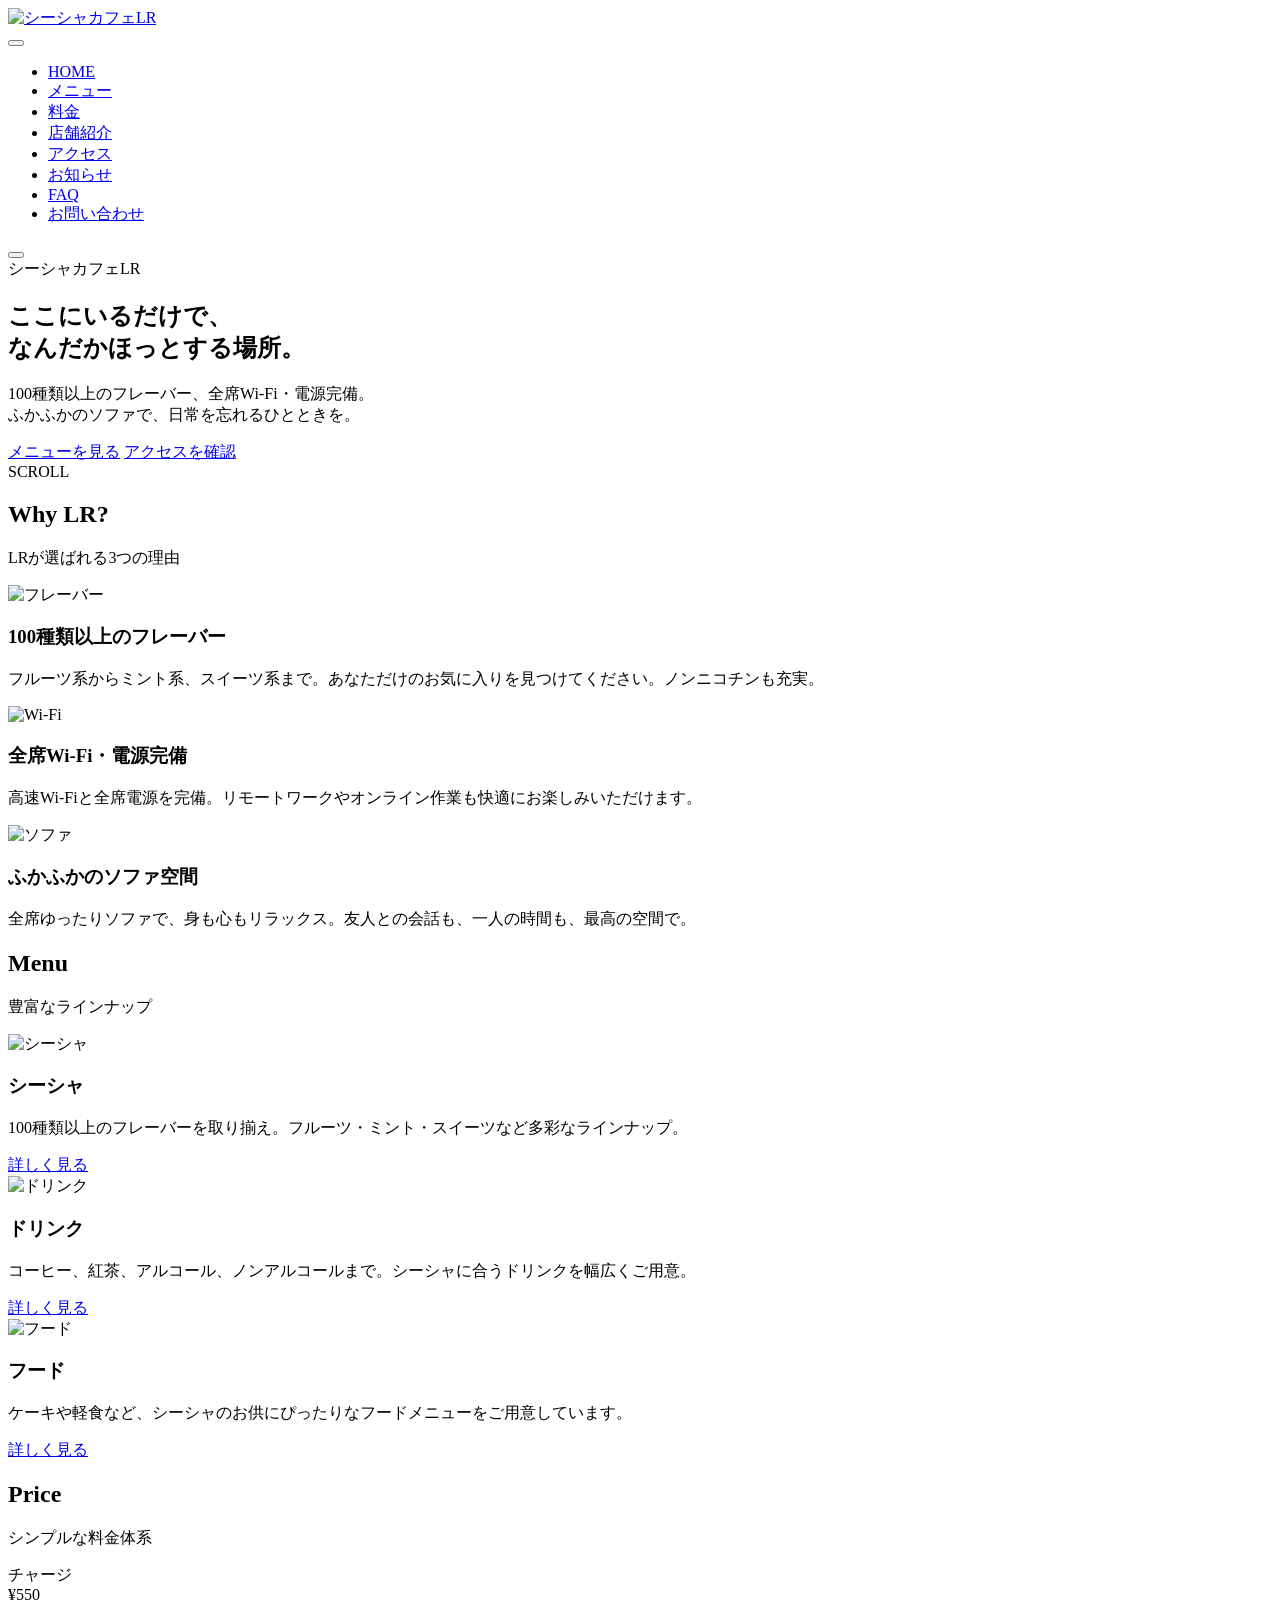
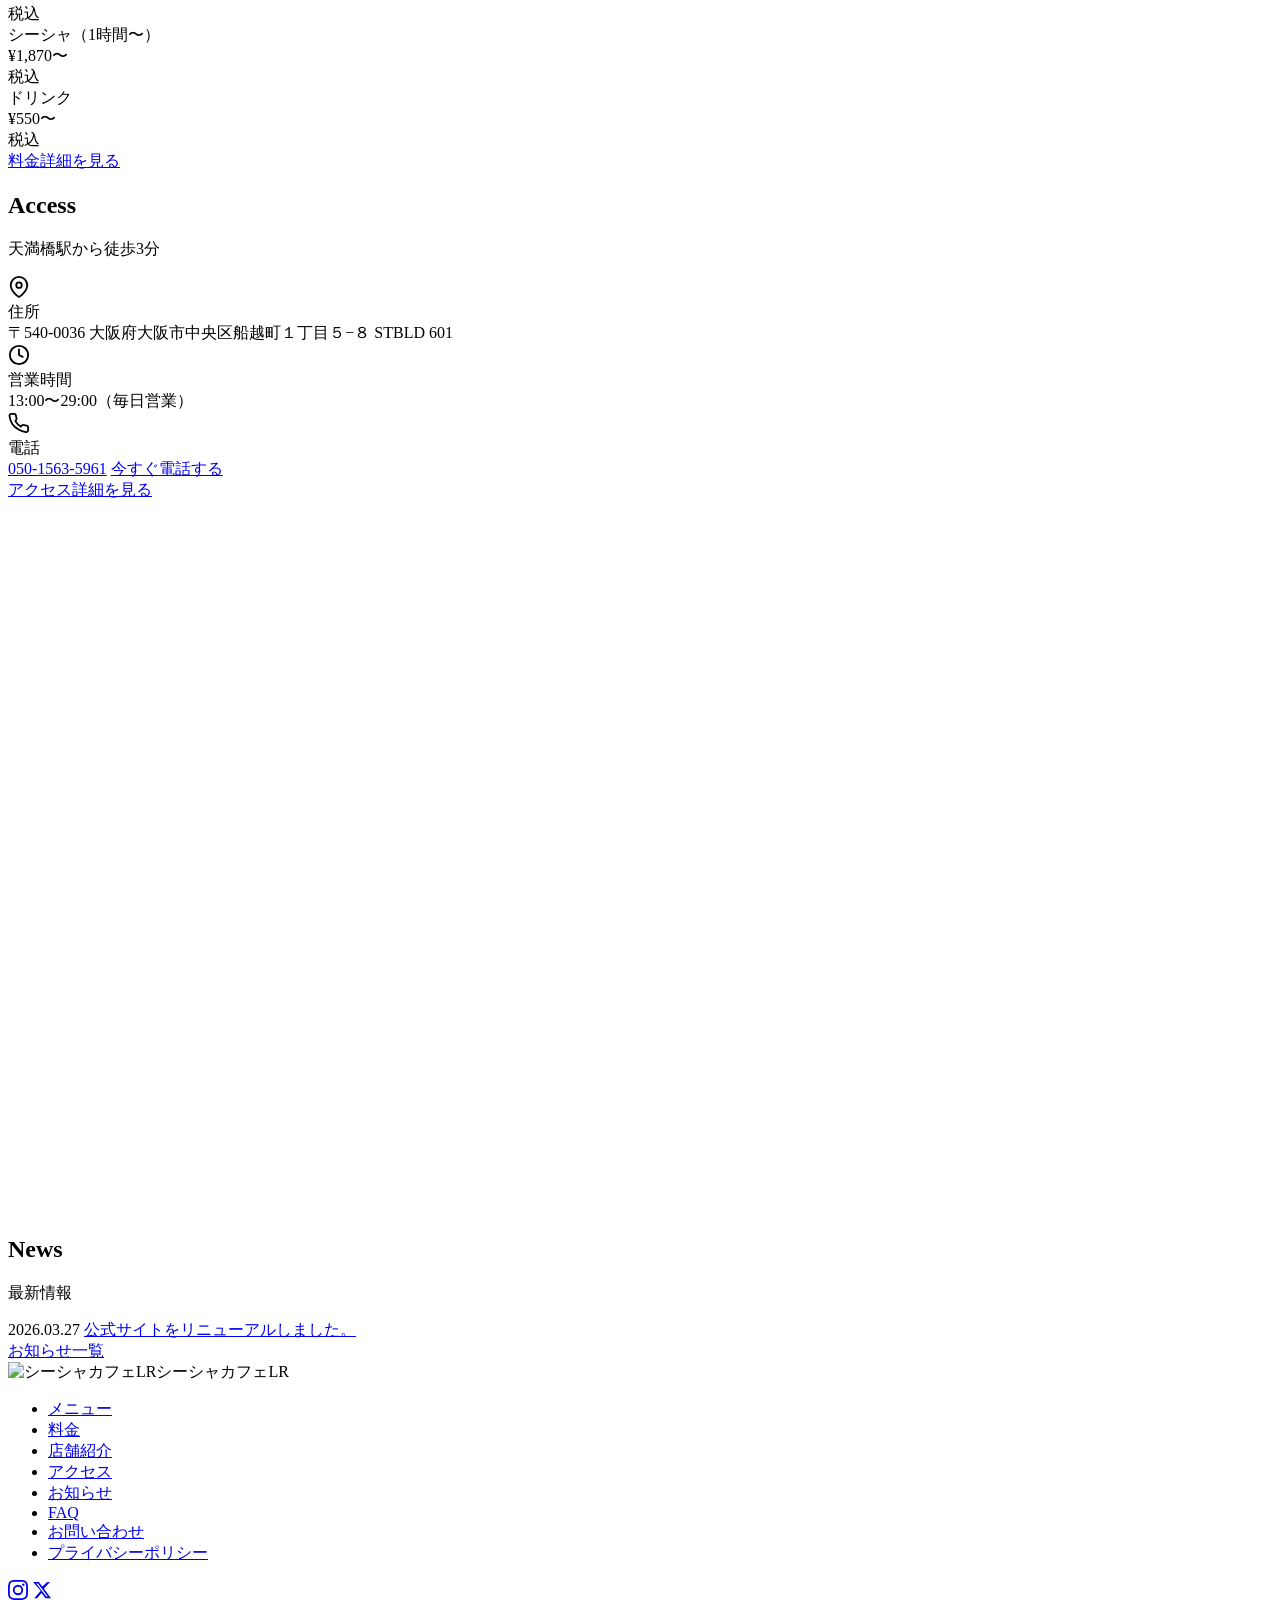
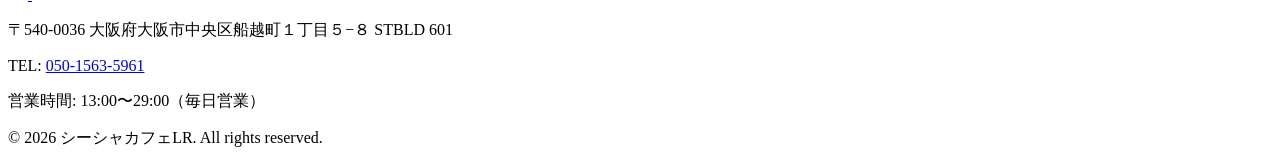
==== commit 2e250716: "fix: GitHub Pages用にbase hrefを修正 Co-Authored-By: Claude Opus 4.6 <noreply@anthropic.com>" ====
--- a/index.html
+++ b/index.html
@@ -2,7 +2,7 @@
 <html lang="ja">
 <head>
   <meta charset="UTF-8">
-  <base href="/">
+  <base href="/lr/">
 
   <meta name="viewport" content="width=device-width, initial-scale=1.0">
   <title>Shisha Cafe LR（LR）- 大阪天満橋のシーシャカフェ</title>
